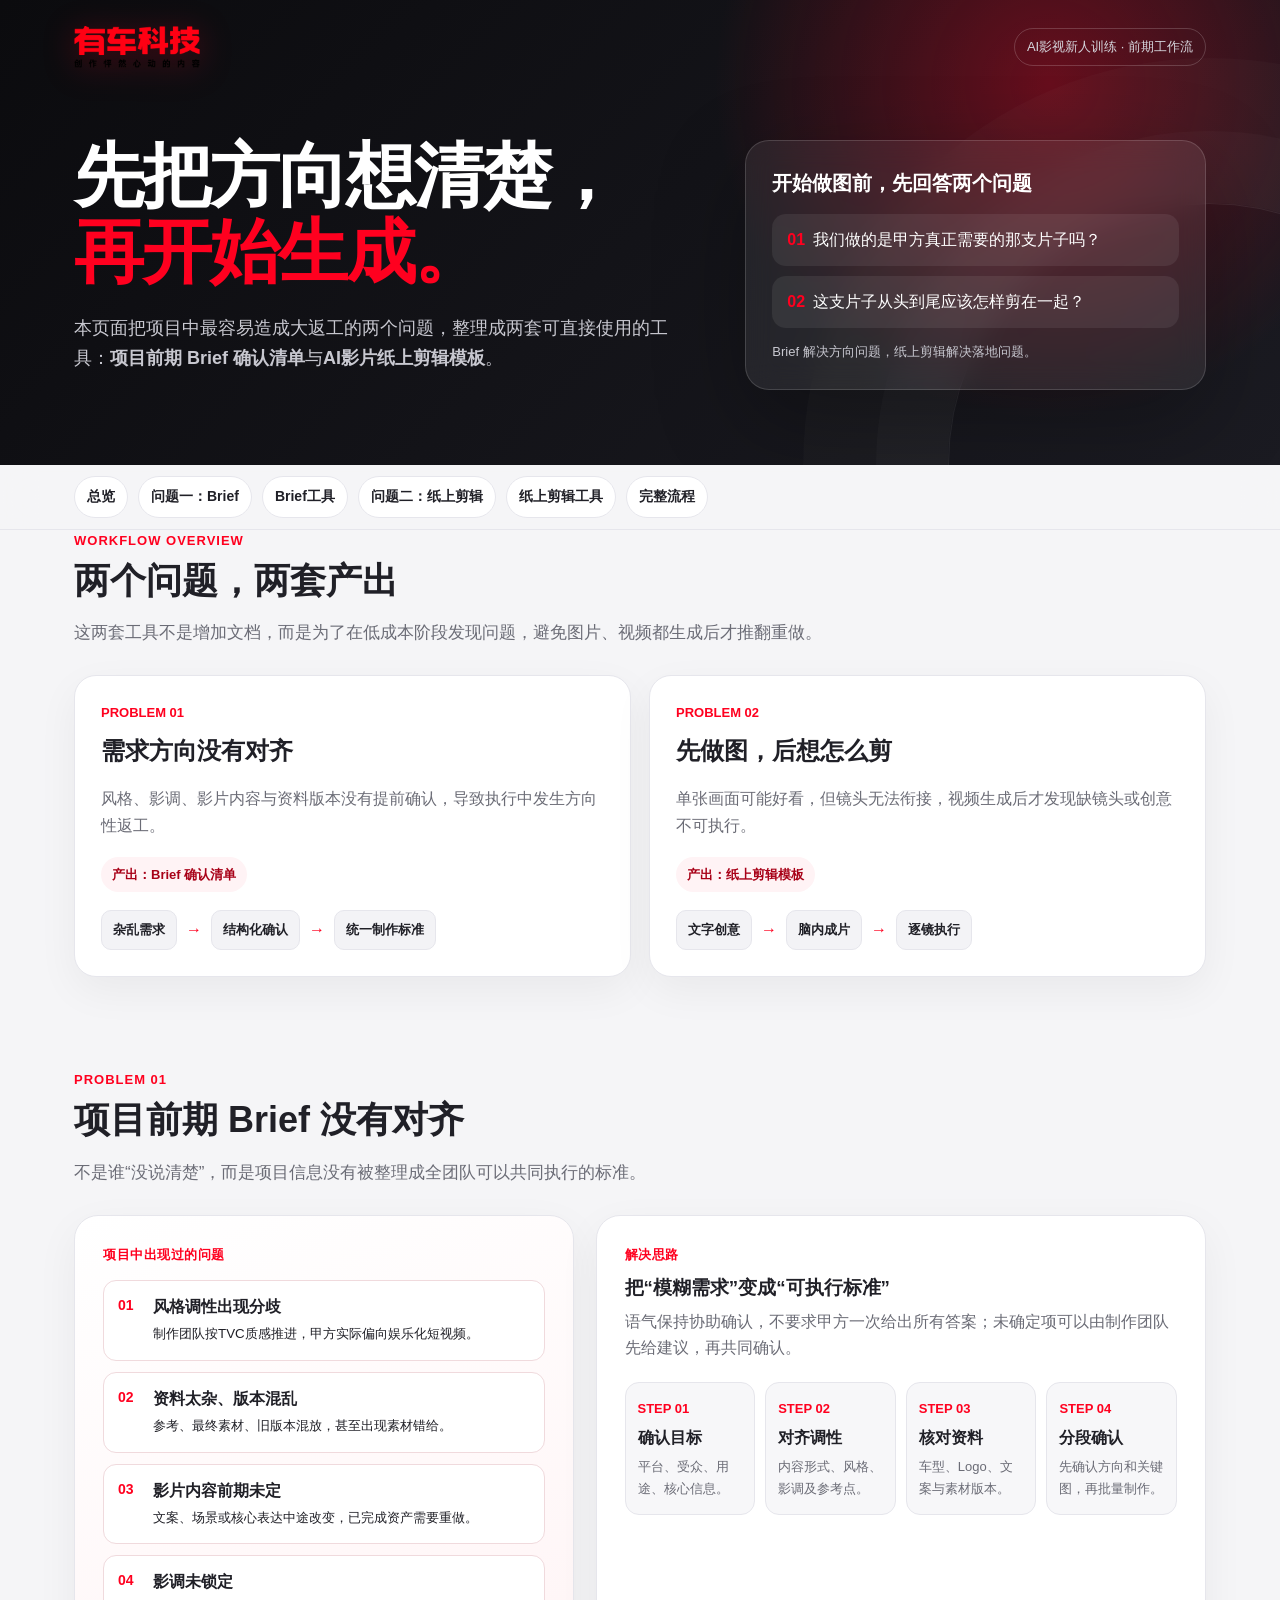
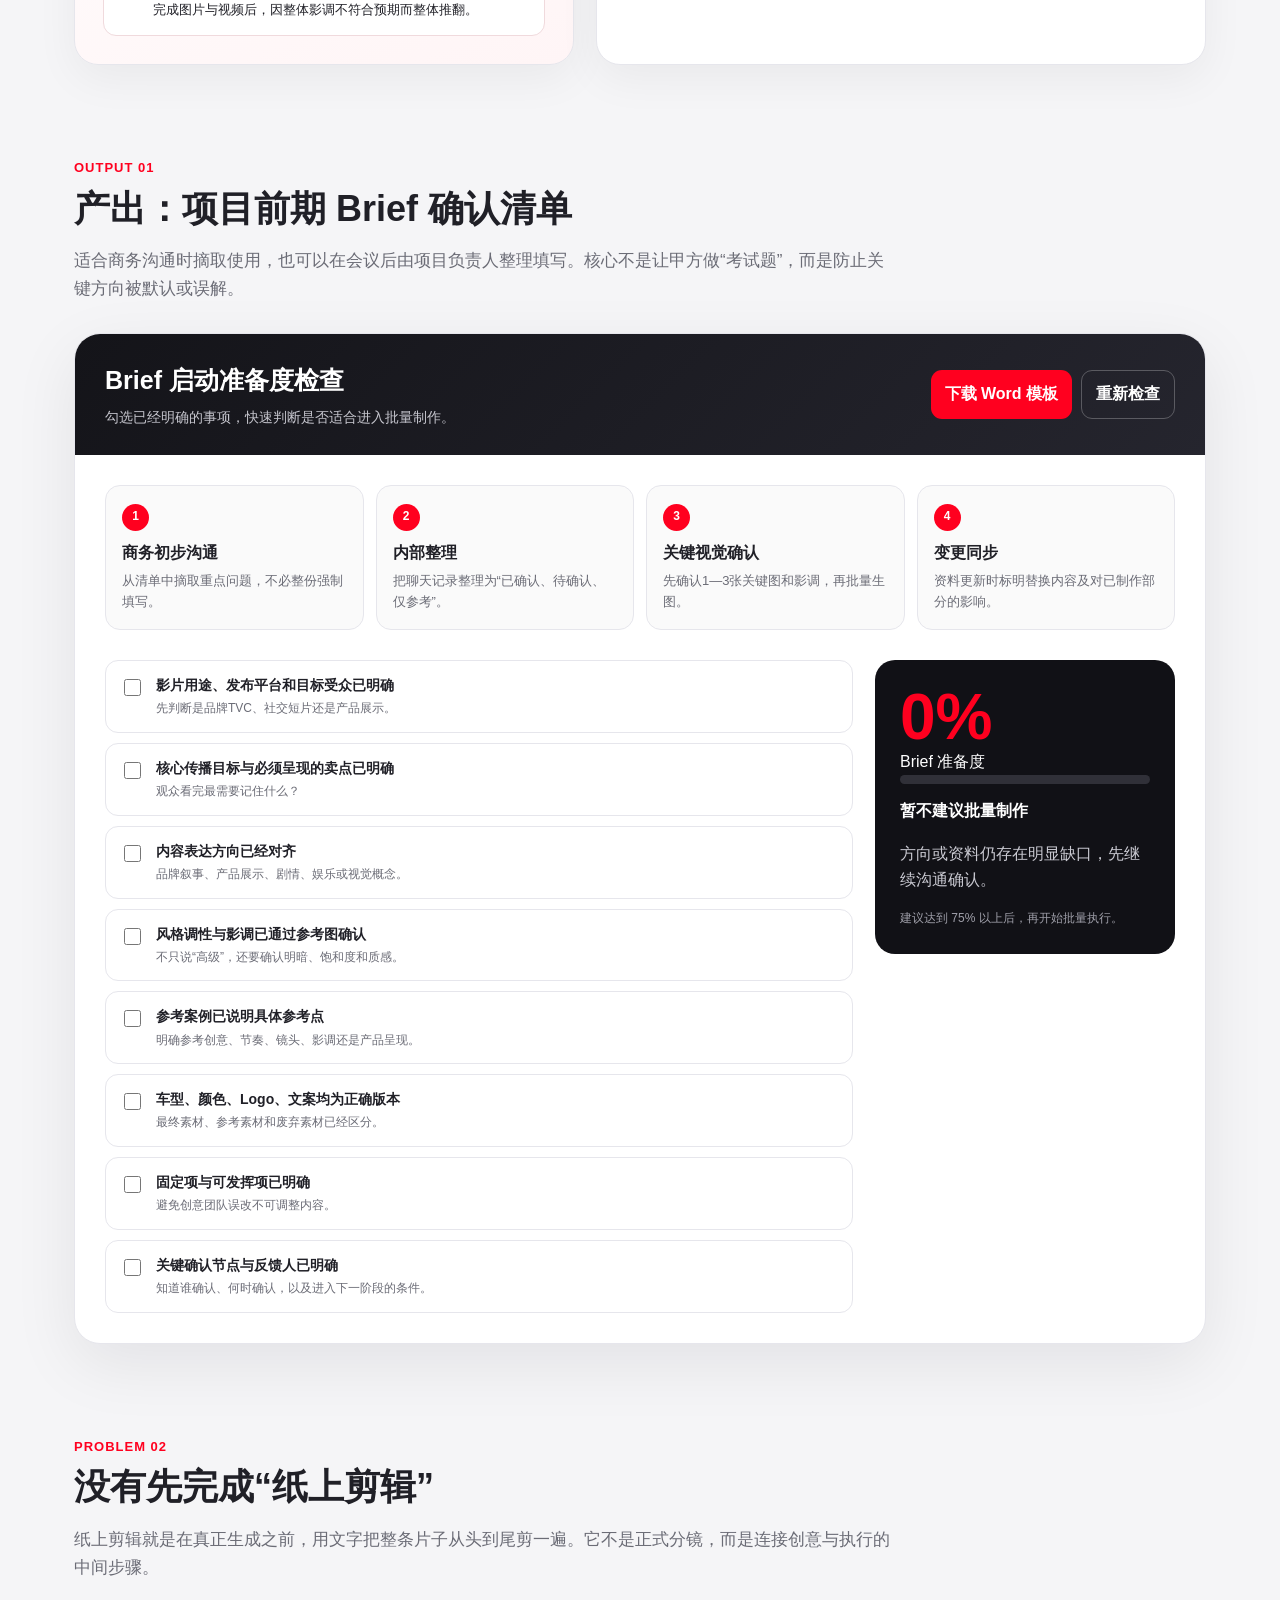
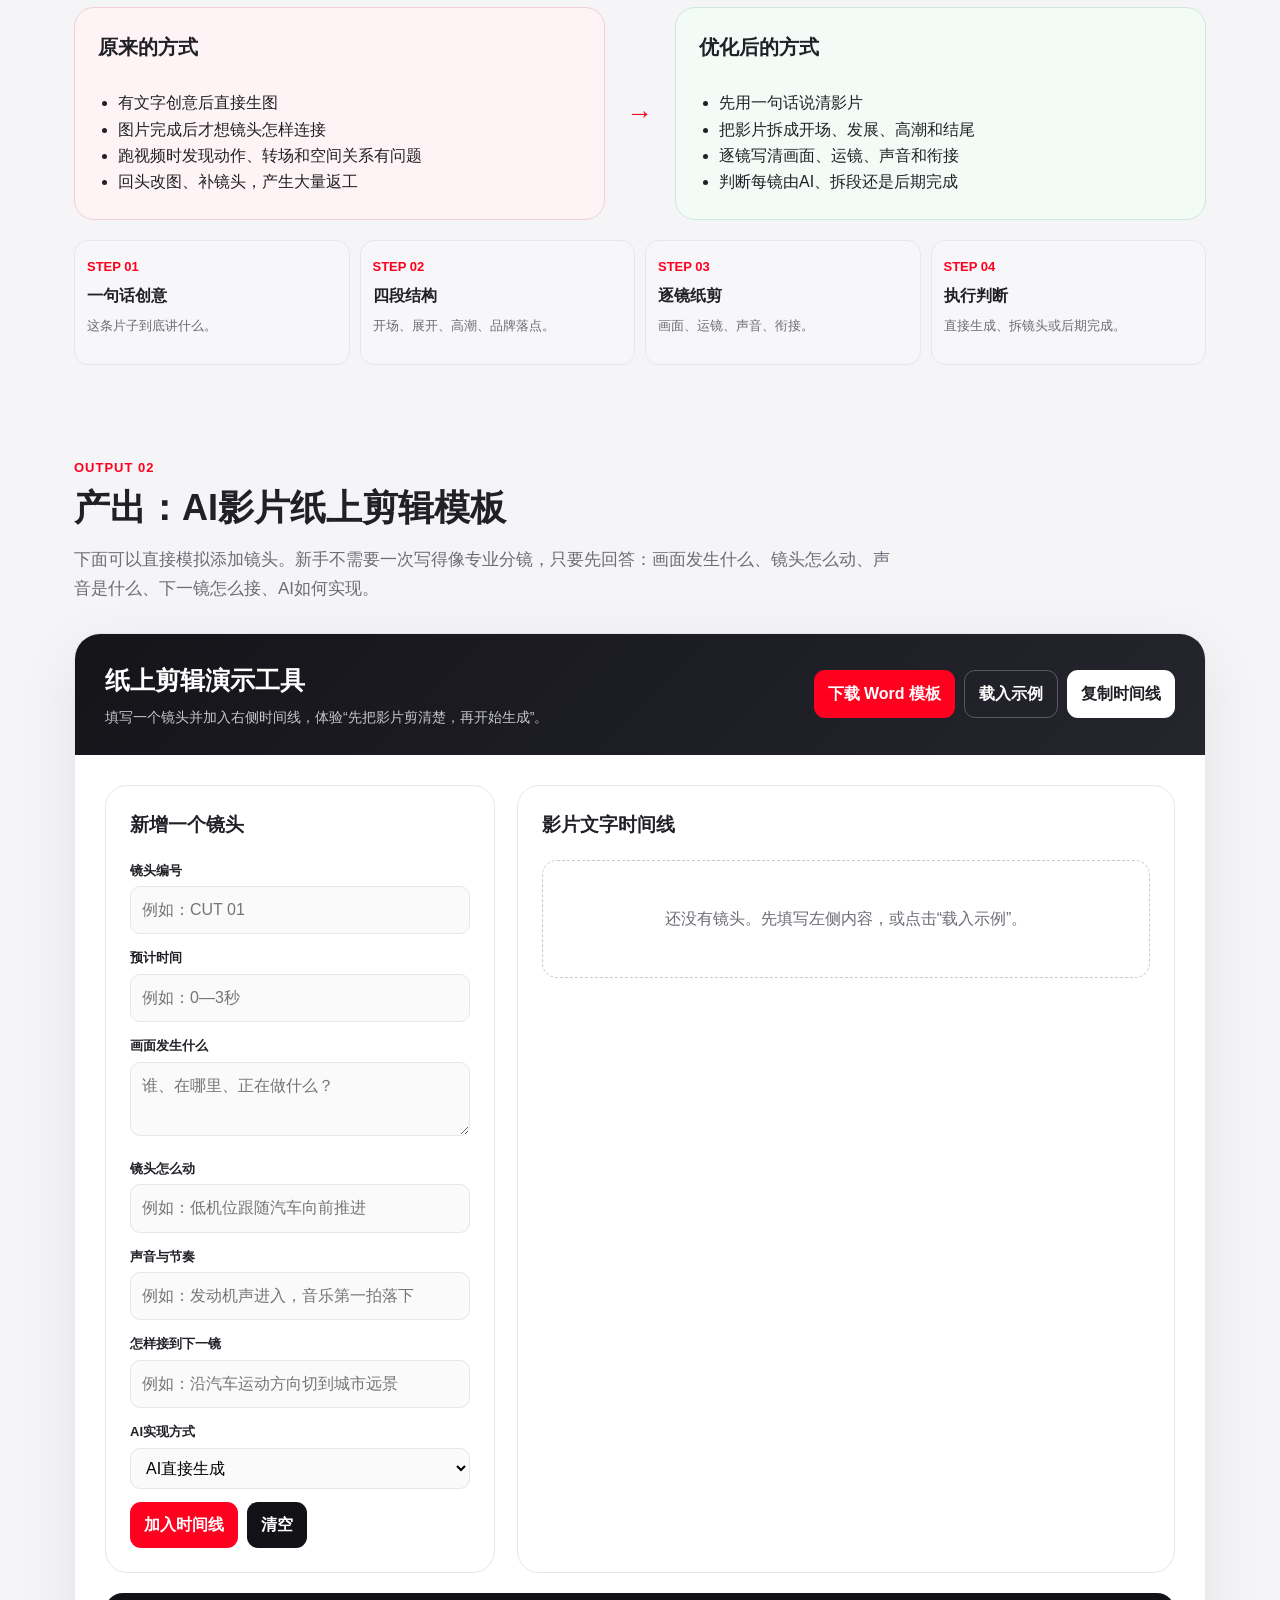
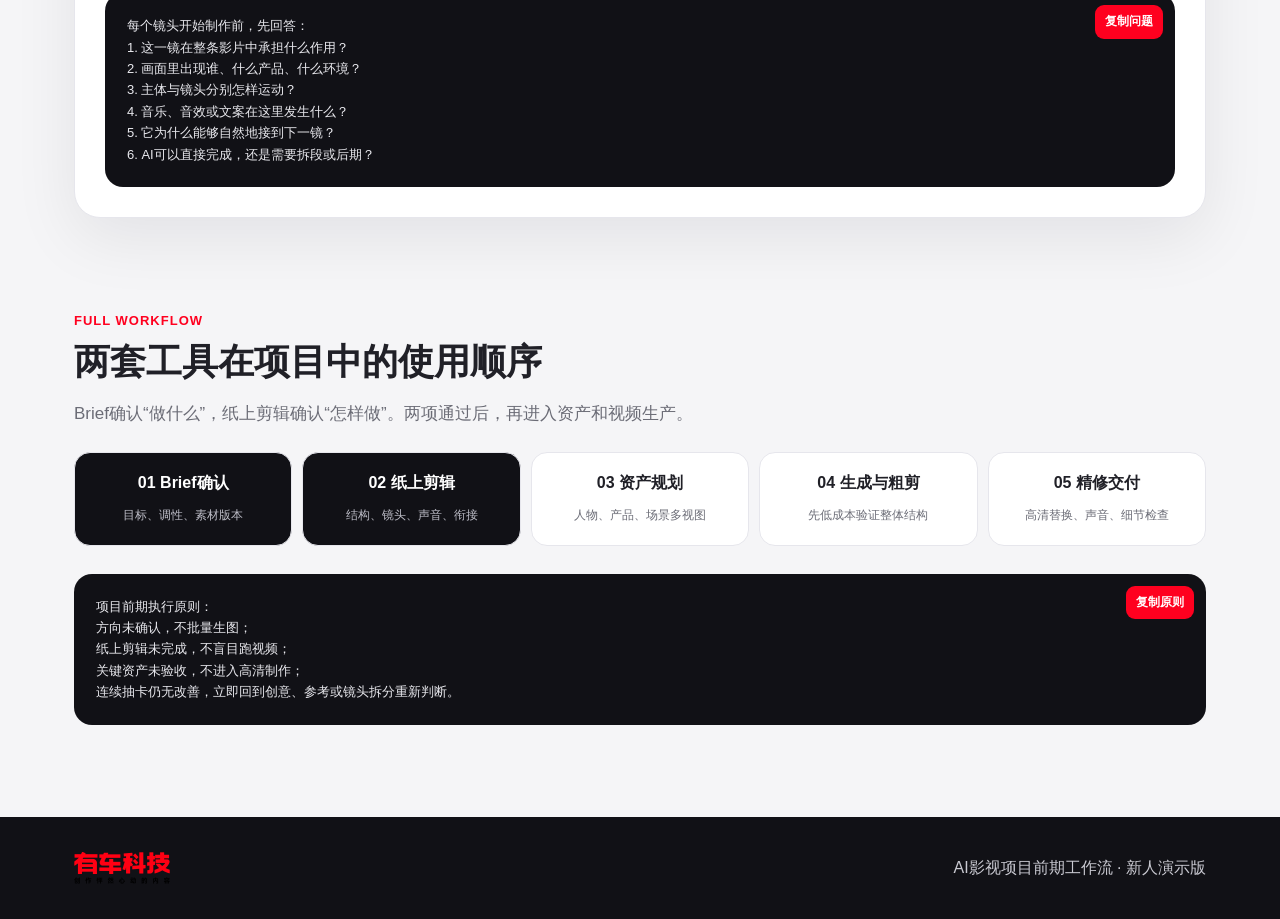
==== ai-film-preproduction.html @ 5c894c99 "Deploy AI demo pages" ====
<!doctype html>
<html lang="zh-CN">
<head>
<meta charset="utf-8" />
<meta name="viewport" content="width=device-width,initial-scale=1" />
<title>有车科技｜AI影视项目前期工作流</title>
<style>
:root{--red:#ff001f;--red2:#c90018;--dark:#111116;--ink:#202027;--muted:#6b6c76;--paper:#f5f5f7;--line:#e6e6ec;--green:#14965b;--amber:#c77b00;--blue:#3168d5}
*{box-sizing:border-box}html{scroll-behavior:smooth}body{margin:0;font-family:-apple-system,BlinkMacSystemFont,"Segoe UI","PingFang SC","Microsoft YaHei",sans-serif;color:var(--ink);background:var(--paper);line-height:1.65}button,input,textarea,select{font:inherit}.wrap{max-width:1180px;margin:auto;padding:0 24px}.hero{background:radial-gradient(circle at 82% 18%,rgba(255,0,31,.35),transparent 30%),linear-gradient(135deg,#0b0b0e,#1b1b22);color:#fff;padding:26px 0 74px;overflow:hidden;position:relative}.hero:after{content:"";position:absolute;width:520px;height:520px;border-radius:50%;right:-190px;bottom:-260px;border:1px solid rgba(255,255,255,.08);box-shadow:0 0 0 72px rgba(255,255,255,.025),0 0 0 145px rgba(255,255,255,.018)}.top{display:flex;align-items:center;justify-content:space-between;position:relative;z-index:2}.logo{height:42px;filter:drop-shadow(0 5px 16px rgba(255,0,31,.3))}.tag{font-size:13px;color:#d5d5dc;border:1px solid rgba(255,255,255,.18);padding:7px 12px;border-radius:999px}.hero-grid{display:grid;grid-template-columns:1.15fr .85fr;gap:48px;align-items:center;margin-top:70px;position:relative;z-index:2}.hero h1{font-size:clamp(42px,5.5vw,74px);line-height:1.08;margin:0 0 24px;letter-spacing:-2px}.hero p{font-size:18px;color:#c8c8d0;max-width:720px}.red{color:var(--red)}.hero-card{background:rgba(255,255,255,.07);border:1px solid rgba(255,255,255,.15);border-radius:24px;padding:26px;backdrop-filter:blur(14px);box-shadow:0 30px 90px rgba(0,0,0,.28)}.hero-card b{font-size:20px;display:block;margin-bottom:14px}.hero-q{background:rgba(255,255,255,.07);border-radius:14px;padding:13px 15px;margin:10px 0}.hero-q span{color:var(--red);font-weight:800;margin-right:8px}
.navbar{position:sticky;top:0;z-index:20;background:rgba(245,245,247,.9);backdrop-filter:blur(16px);border-bottom:1px solid var(--line)}.nav-inner{display:flex;gap:10px;align-items:center;padding-top:11px;padding-bottom:11px;overflow:auto}.nav-inner a{white-space:nowrap;text-decoration:none;color:var(--ink);font-size:14px;font-weight:700;background:#fff;border:1px solid var(--line);padding:8px 12px;border-radius:999px}.nav-inner a:hover{background:var(--dark);color:#fff;border-color:var(--dark)}
main{padding:68px 0 110px}section{margin-bottom:92px}.eyebrow{color:var(--red);font-weight:900;font-size:13px;letter-spacing:1px}.section-title{font-size:36px;line-height:1.2;margin:8px 0 14px}.lead{color:var(--muted);max-width:820px;font-size:17px}.overview{display:grid;grid-template-columns:repeat(2,1fr);gap:18px;margin-top:28px}.overview-card{background:#fff;border:1px solid var(--line);border-radius:22px;padding:26px;box-shadow:0 14px 42px rgba(20,20,28,.05)}.overview-card .num{font-size:13px;color:var(--red);font-weight:900}.overview-card h3{font-size:24px;margin:7px 0}.overview-card p{color:var(--muted);margin-bottom:18px}.pill{display:inline-flex;align-items:center;gap:7px;border-radius:999px;padding:7px 11px;background:#fff3f5;color:#a80017;font-size:13px;font-weight:800}.arrow-line{display:flex;align-items:center;flex-wrap:wrap;gap:9px;margin-top:18px}.arrow-line span{background:#f3f3f6;border:1px solid var(--line);padding:8px 11px;border-radius:10px;font-size:13px;font-weight:700}.arrow-line i{font-style:normal;color:var(--red);font-weight:900}
.problem-grid{display:grid;grid-template-columns:.9fr 1.1fr;gap:22px;margin-top:28px}.problem-box,.solution-box{background:#fff;border:1px solid var(--line);border-radius:24px;padding:28px;box-shadow:0 14px 44px rgba(20,20,28,.05)}.problem-box{background:linear-gradient(160deg,#fff,#fff5f6)}.box-label{font-size:13px;font-weight:900;color:var(--red);letter-spacing:.5px}.problem-list{display:grid;gap:11px;margin-top:15px}.problem-item{display:flex;gap:11px;align-items:flex-start;background:#fff;border:1px solid #f0dadd;padding:13px 14px;border-radius:13px}.problem-item b{color:var(--red);font-size:14px;min-width:24px}.solution-flow{display:grid;grid-template-columns:repeat(4,1fr);gap:10px;margin-top:20px}.flow-step{background:#f7f7f9;border:1px solid var(--line);border-radius:14px;padding:15px 12px;min-height:125px}.flow-step strong{display:block;color:var(--red);font-size:13px;margin-bottom:6px}.flow-step b{display:block;margin-bottom:5px}.flow-step p{font-size:13px;color:var(--muted);margin:0}
.tool-card{background:#fff;border:1px solid var(--line);border-radius:26px;overflow:hidden;box-shadow:0 20px 65px rgba(18,18,26,.08);margin-top:30px}.tool-head{padding:26px 30px;background:linear-gradient(135deg,#141419,#25252e);color:#fff;display:flex;align-items:center;justify-content:space-between;gap:20px}.tool-head h3{margin:0 0 5px;font-size:25px}.tool-head p{margin:0;color:#c6c6ce;font-size:14px}.actions{display:flex;flex-wrap:wrap;gap:9px}.btn{border:0;border-radius:11px;padding:10px 14px;cursor:pointer;font-weight:800;text-decoration:none;display:inline-flex;align-items:center;justify-content:center}.btn-red{background:var(--red);color:#fff}.btn-light{background:#fff;color:var(--ink)}.btn-outline{background:transparent;color:#fff;border:1px solid rgba(255,255,255,.25)}.btn-dark{background:var(--dark);color:#fff}.btn:hover{transform:translateY(-1px)}.tool-body{padding:30px}.usage-grid{display:grid;grid-template-columns:repeat(4,1fr);gap:12px;margin-bottom:30px}.usage-step{border:1px solid var(--line);border-radius:15px;padding:16px;background:#fafafa}.usage-step span{display:inline-flex;width:27px;height:27px;border-radius:50%;background:var(--red);color:#fff;align-items:center;justify-content:center;font-size:12px;font-weight:900}.usage-step b{display:block;margin:9px 0 4px}.usage-step p{font-size:13px;color:var(--muted);margin:0}
.score-panel{display:grid;grid-template-columns:1fr 300px;gap:22px}.checklist{display:grid;gap:10px}.check-row{display:flex;gap:12px;align-items:flex-start;padding:13px 14px;border:1px solid var(--line);border-radius:13px;cursor:pointer;background:#fff}.check-row:hover{border-color:#c9c9d2}.check-row input{margin-top:5px;accent-color:var(--red);width:17px;height:17px}.check-row b{display:block;font-size:14px}.check-row small{display:block;color:var(--muted);font-size:12px;margin-top:2px}.score-card{border-radius:20px;background:#111116;color:#fff;padding:25px;position:sticky;top:78px;height:max-content}.score-num{font-size:64px;line-height:1;font-weight:900;color:var(--red)}.score-card p{color:#c9c9d1}.score-bar{height:9px;background:#303038;border-radius:999px;overflow:hidden}.score-bar i{display:block;height:100%;width:0;background:var(--red);transition:.3s}.status{font-weight:900;margin-top:14px}.mini-note{font-size:12px;color:#9f9fa9}
.paper-demo{display:grid;grid-template-columns:390px 1fr;gap:22px}.paper-form,.timeline{background:#fff;border:1px solid var(--line);border-radius:22px;padding:24px}.paper-form h3,.timeline h3{margin-top:0}.field{margin-bottom:13px}.field label{display:block;font-size:13px;font-weight:800;margin-bottom:5px}.field input,.field textarea,.field select{width:100%;border:1px solid var(--line);border-radius:10px;padding:10px 11px;background:#fafafa;outline:none}.field textarea{min-height:74px;resize:vertical}.field input:focus,.field textarea:focus,.field select:focus{border-color:var(--red);box-shadow:0 0 0 3px rgba(255,0,31,.08)}.form-actions{display:flex;gap:9px;flex-wrap:wrap}.timeline-list{display:grid;gap:12px}.shot{display:grid;grid-template-columns:72px 1fr;gap:14px;border:1px solid var(--line);border-radius:15px;padding:14px;background:#fafafa}.shot-time{background:var(--dark);color:#fff;border-radius:11px;display:flex;align-items:center;justify-content:center;text-align:center;font-size:12px;font-weight:900;min-height:72px}.shot h4{margin:0 0 6px}.shot-grid{display:grid;grid-template-columns:repeat(2,1fr);gap:5px 14px;font-size:12px;color:var(--muted)}.shot-grid b{color:var(--ink)}.empty{border:1px dashed #c9c9d2;border-radius:15px;text-align:center;padding:45px 18px;color:var(--muted)}
.compare{display:grid;grid-template-columns:1fr 46px 1fr;align-items:stretch;gap:12px;margin-top:25px}.compare-card{border-radius:20px;padding:23px;border:1px solid var(--line);background:#fff}.compare-card.bad{background:#fff4f5;border-color:#f1cfd4}.compare-card.good{background:#f3fbf7;border-color:#cce9d9}.compare h4{margin-top:0;font-size:20px}.compare ul{padding-left:20px;margin-bottom:0}.compare-arrow{display:flex;align-items:center;justify-content:center;font-size:26px;color:var(--red);font-weight:900}.copy-area{background:#111116;color:#e9e9ee;border-radius:18px;padding:22px;position:relative;margin-top:20px}.copy-area pre{white-space:pre-wrap;font-family:inherit;margin:0;font-size:13px;line-height:1.65}.copy-area button{position:absolute;right:12px;top:12px;border:0;background:var(--red);color:#fff;border-radius:9px;padding:7px 10px;cursor:pointer;font-weight:800;font-size:12px}
.final-map{display:grid;grid-template-columns:repeat(5,1fr);gap:10px;margin-top:24px}.map-node{background:#fff;border:1px solid var(--line);border-radius:16px;padding:17px;text-align:center}.map-node b{display:block;margin-bottom:5px}.map-node span{color:var(--muted);font-size:12px}.map-node.active{background:#111116;color:#fff}.map-node.active span{color:#bdbdc7}.footer{background:#111116;color:#c9c9d1;padding:35px 0}.footer-inner{display:flex;justify-content:space-between;align-items:center;gap:20px}.footer img{height:32px}.toast{position:fixed;left:50%;bottom:28px;transform:translate(-50%,20px);background:#111116;color:#fff;padding:10px 15px;border-radius:999px;opacity:0;pointer-events:none;transition:.25s;z-index:99}.toast.show{opacity:1;transform:translate(-50%,0)}
@media(max-width:900px){.hero-grid,.problem-grid,.score-panel,.paper-demo{grid-template-columns:1fr}.solution-flow,.usage-grid{grid-template-columns:repeat(2,1fr)}.score-card{position:static}.overview{grid-template-columns:1fr}.final-map{grid-template-columns:1fr 1fr}.hero-card{display:none}}@media(max-width:560px){.solution-flow,.usage-grid,.final-map{grid-template-columns:1fr}.compare{grid-template-columns:1fr}.compare-arrow{transform:rotate(90deg)}.tool-head{align-items:flex-start;flex-direction:column}.shot{grid-template-columns:1fr}.shot-time{min-height:42px}.shot-grid{grid-template-columns:1fr}.section-title{font-size:31px}.hero h1{font-size:42px}.footer-inner{flex-direction:column;align-items:flex-start}}
</style>
</head>
<body>
<header class="hero">
  <div class="wrap">
    <div class="top"><img class="logo" src="[data-uri]" alt="有车科技"><div class="tag">AI影视新人训练 · 前期工作流</div></div>
    <div class="hero-grid">
      <div>
        <h1>先把方向想清楚，<br><span class="red">再开始生成。</span></h1>
        <p>本页面把项目中最容易造成大返工的两个问题，整理成两套可直接使用的工具：<b>项目前期 Brief 确认清单</b>与<b>AI影片纸上剪辑模板</b>。</p>
      </div>
      <div class="hero-card">
        <b>开始做图前，先回答两个问题</b>
        <div class="hero-q"><span>01</span>我们做的是甲方真正需要的那支片子吗？</div>
        <div class="hero-q"><span>02</span>这支片子从头到尾应该怎样剪在一起？</div>
        <p style="font-size:13px;margin-bottom:0">Brief 解决方向问题，纸上剪辑解决落地问题。</p>
      </div>
    </div>
  </div>
</header>
<nav class="navbar"><div class="wrap nav-inner"><a href="#overview">总览</a><a href="#brief">问题一：Brief</a><a href="#brief-tool">Brief工具</a><a href="#paper">问题二：纸上剪辑</a><a href="#paper-tool">纸上剪辑工具</a><a href="#workflow">完整流程</a></div></nav>
<main class="wrap">
<section id="overview">
  <div class="eyebrow">WORKFLOW OVERVIEW</div><h2 class="section-title">两个问题，两套产出</h2>
  <p class="lead">这两套工具不是增加文档，而是为了在低成本阶段发现问题，避免图片、视频都生成后才推翻重做。</p>
  <div class="overview">
    <div class="overview-card"><div class="num">PROBLEM 01</div><h3>需求方向没有对齐</h3><p>风格、影调、影片内容与资料版本没有提前确认，导致执行中发生方向性返工。</p><span class="pill">产出：Brief 确认清单</span><div class="arrow-line"><span>杂乱需求</span><i>→</i><span>结构化确认</span><i>→</i><span>统一制作标准</span></div></div>
    <div class="overview-card"><div class="num">PROBLEM 02</div><h3>先做图，后想怎么剪</h3><p>单张画面可能好看，但镜头无法衔接，视频生成后才发现缺镜头或创意不可执行。</p><span class="pill">产出：纸上剪辑模板</span><div class="arrow-line"><span>文字创意</span><i>→</i><span>脑内成片</span><i>→</i><span>逐镜执行</span></div></div>
  </div>
</section>

<section id="brief">
  <div class="eyebrow">PROBLEM 01</div><h2 class="section-title">项目前期 Brief 没有对齐</h2><p class="lead">不是谁“没说清楚”，而是项目信息没有被整理成全团队可以共同执行的标准。</p>
  <div class="problem-grid">
    <div class="problem-box"><div class="box-label">项目中出现过的问题</div><div class="problem-list">
      <div class="problem-item"><b>01</b><div><strong>风格调性出现分歧</strong><br><small>制作团队按TVC质感推进，甲方实际偏向娱乐化短视频。</small></div></div>
      <div class="problem-item"><b>02</b><div><strong>资料太杂、版本混乱</strong><br><small>参考、最终素材、旧版本混放，甚至出现素材错给。</small></div></div>
      <div class="problem-item"><b>03</b><div><strong>影片内容前期未定</strong><br><small>文案、场景或核心表达中途改变，已完成资产需要重做。</small></div></div>
      <div class="problem-item"><b>04</b><div><strong>影调未锁定</strong><br><small>完成图片与视频后，因整体影调不符合预期而整体推翻。</small></div></div>
    </div></div>
    <div class="solution-box"><div class="box-label">解决思路</div><h3 style="margin:8px 0 5px">把“模糊需求”变成“可执行标准”</h3><p style="color:var(--muted);margin-top:0">语气保持协助确认，不要求甲方一次给出所有答案；未确定项可以由制作团队先给建议，再共同确认。</p><div class="solution-flow">
      <div class="flow-step"><strong>STEP 01</strong><b>确认目标</b><p>平台、受众、用途、核心信息。</p></div>
      <div class="flow-step"><strong>STEP 02</strong><b>对齐调性</b><p>内容形式、风格、影调及参考点。</p></div>
      <div class="flow-step"><strong>STEP 03</strong><b>核对资料</b><p>车型、Logo、文案与素材版本。</p></div>
      <div class="flow-step"><strong>STEP 04</strong><b>分段确认</b><p>先确认方向和关键图，再批量制作。</p></div>
    </div></div>
  </div>
</section>

<section id="brief-tool">
  <div class="eyebrow">OUTPUT 01</div><h2 class="section-title">产出：项目前期 Brief 确认清单</h2><p class="lead">适合商务沟通时摘取使用，也可以在会议后由项目负责人整理填写。核心不是让甲方做“考试题”，而是防止关键方向被默认或误解。</p>
  <div class="tool-card">
    <div class="tool-head"><div><h3>Brief 启动准备度检查</h3><p>勾选已经明确的事项，快速判断是否适合进入批量制作。</p></div><div class="actions"><a class="btn btn-red" download="有车科技_项目前期Brief确认清单.docx" href="[data-uri]">下载 Word 模板</a><button class="btn btn-outline" onclick="resetBrief()">重新检查</button></div></div>
    <div class="tool-body">
      <div class="usage-grid">
        <div class="usage-step"><span>1</span><b>商务初步沟通</b><p>从清单中摘取重点问题，不必整份强制填写。</p></div>
        <div class="usage-step"><span>2</span><b>内部整理</b><p>把聊天记录整理为“已确认、待确认、仅参考”。</p></div>
        <div class="usage-step"><span>3</span><b>关键视觉确认</b><p>先确认1—3张关键图和影调，再批量生图。</p></div>
        <div class="usage-step"><span>4</span><b>变更同步</b><p>资料更新时标明替换内容及对已制作部分的影响。</p></div>
      </div>
      <div class="score-panel">
        <div class="checklist" id="briefChecks">
          <label class="check-row"><input type="checkbox"><div><b>影片用途、发布平台和目标受众已明确</b><small>先判断是品牌TVC、社交短片还是产品展示。</small></div></label>
          <label class="check-row"><input type="checkbox"><div><b>核心传播目标与必须呈现的卖点已明确</b><small>观众看完最需要记住什么？</small></div></label>
          <label class="check-row"><input type="checkbox"><div><b>内容表达方向已经对齐</b><small>品牌叙事、产品展示、剧情、娱乐或视觉概念。</small></div></label>
          <label class="check-row"><input type="checkbox"><div><b>风格调性与影调已通过参考图确认</b><small>不只说“高级”，还要确认明暗、饱和度和质感。</small></div></label>
          <label class="check-row"><input type="checkbox"><div><b>参考案例已说明具体参考点</b><small>明确参考创意、节奏、镜头、影调还是产品呈现。</small></div></label>
          <label class="check-row"><input type="checkbox"><div><b>车型、颜色、Logo、文案均为正确版本</b><small>最终素材、参考素材和废弃素材已经区分。</small></div></label>
          <label class="check-row"><input type="checkbox"><div><b>固定项与可发挥项已明确</b><small>避免创意团队误改不可调整内容。</small></div></label>
          <label class="check-row"><input type="checkbox"><div><b>关键确认节点与反馈人已明确</b><small>知道谁确认、何时确认，以及进入下一阶段的条件。</small></div></label>
        </div>
        <aside class="score-card"><div class="score-num" id="scoreNum">0</div><div>Brief 准备度</div><div class="score-bar"><i id="scoreBar"></i></div><div class="status" id="scoreStatus">暂不建议批量制作</div><p id="scoreText">先确认方向、影调和素材版本，再进入大规模生图与视频生成。</p><div class="mini-note">建议达到 75% 以上后，再开始批量执行。</div></aside>
      </div>
    </div>
  </div>
</section>

<section id="paper">
  <div class="eyebrow">PROBLEM 02</div><h2 class="section-title">没有先完成“纸上剪辑”</h2><p class="lead">纸上剪辑就是在真正生成之前，用文字把整条片子从头到尾剪一遍。它不是正式分镜，而是连接创意与执行的中间步骤。</p>
  <div class="compare">
    <div class="compare-card bad"><h4>原来的方式</h4><ul><li>有文字创意后直接生图</li><li>图片完成后才想镜头怎样连接</li><li>跑视频时发现动作、转场和空间关系有问题</li><li>回头改图、补镜头，产生大量返工</li></ul></div><div class="compare-arrow">→</div><div class="compare-card good"><h4>优化后的方式</h4><ul><li>先用一句话说清影片</li><li>把影片拆成开场、发展、高潮和结尾</li><li>逐镜写清画面、运镜、声音和衔接</li><li>判断每镜由AI、拆段还是后期完成</li></ul></div>
  </div>
  <div class="solution-flow" style="margin-top:20px">
    <div class="flow-step"><strong>STEP 01</strong><b>一句话创意</b><p>这条片子到底讲什么。</p></div>
    <div class="flow-step"><strong>STEP 02</strong><b>四段结构</b><p>开场、展开、高潮、品牌落点。</p></div>
    <div class="flow-step"><strong>STEP 03</strong><b>逐镜纸剪</b><p>画面、运镜、声音、衔接。</p></div>
    <div class="flow-step"><strong>STEP 04</strong><b>执行判断</b><p>直接生成、拆镜头或后期完成。</p></div>
  </div>
</section>

<section id="paper-tool">
  <div class="eyebrow">OUTPUT 02</div><h2 class="section-title">产出：AI影片纸上剪辑模板</h2><p class="lead">下面可以直接模拟添加镜头。新手不需要一次写得像专业分镜，只要先回答：画面发生什么、镜头怎么动、声音是什么、下一镜怎么接、AI如何实现。</p>
  <div class="tool-card">
    <div class="tool-head"><div><h3>纸上剪辑演示工具</h3><p>填写一个镜头并加入右侧时间线，体验“先把影片剪清楚，再开始生成”。</p></div><div class="actions"><a class="btn btn-red" download="有车科技_AI影片纸上剪辑思考模板.docx" href="[data-uri]">下载 Word 模板</a><button class="btn btn-outline" onclick="loadExample()">载入示例</button><button class="btn btn-light" onclick="copyTimeline()">复制时间线</button></div></div>
    <div class="tool-body">
      <div class="paper-demo">
        <div class="paper-form">
          <h3>新增一个镜头</h3>
          <div class="field"><label>镜头编号</label><input id="shotNo" placeholder="例如：CUT 01"></div>
          <div class="field"><label>预计时间</label><input id="shotTime" placeholder="例如：0—3秒"></div>
          <div class="field"><label>画面发生什么</label><textarea id="shotVisual" placeholder="谁、在哪里、正在做什么？"></textarea></div>
          <div class="field"><label>镜头怎么动</label><input id="shotCamera" placeholder="例如：低机位跟随汽车向前推进"></div>
          <div class="field"><label>声音与节奏</label><input id="shotSound" placeholder="例如：发动机声进入，音乐第一拍落下"></div>
          <div class="field"><label>怎样接到下一镜</label><input id="shotTransition" placeholder="例如：沿汽车运动方向切到城市远景"></div>
          <div class="field"><label>AI实现方式</label><select id="shotAI"><option>AI直接生成</option><option>拆成多个短镜头生成</option><option>先准备图片资产再生成</option><option>PS／AE／剪辑后期辅助</option></select></div>
          <div class="form-actions"><button class="btn btn-red" onclick="addShot()">加入时间线</button><button class="btn btn-dark" onclick="clearShots()">清空</button></div>
        </div>
        <div class="timeline"><h3>影片文字时间线</h3><div id="timelineList" class="timeline-list"><div class="empty">还没有镜头。先填写左侧内容，或点击“载入示例”。</div></div></div>
      </div>
      <div class="copy-area"><button onclick="copyPaperQuestions()">复制问题</button><pre id="paperQuestions">每个镜头开始制作前，先回答：
1. 这一镜在整条影片中承担什么作用？
2. 画面里出现谁、什么产品、什么环境？
3. 主体与镜头分别怎样运动？
4. 音乐、音效或文案在这里发生什么？
5. 它为什么能够自然地接到下一镜？
6. AI可以直接完成，还是需要拆段或后期？</pre></div>
    </div>
  </div>
</section>

<section id="workflow">
  <div class="eyebrow">FULL WORKFLOW</div><h2 class="section-title">两套工具在项目中的使用顺序</h2><p class="lead">Brief确认“做什么”，纸上剪辑确认“怎样做”。两项通过后，再进入资产和视频生产。</p>
  <div class="final-map">
    <div class="map-node active"><b>01 Brief确认</b><span>目标、调性、素材版本</span></div>
    <div class="map-node active"><b>02 纸上剪辑</b><span>结构、镜头、声音、衔接</span></div>
    <div class="map-node"><b>03 资产规划</b><span>人物、产品、场景多视图</span></div>
    <div class="map-node"><b>04 生成与粗剪</b><span>先低成本验证整体结构</span></div>
    <div class="map-node"><b>05 精修交付</b><span>高清替换、声音、细节检查</span></div>
  </div>
  <div class="copy-area" style="margin-top:28px"><button onclick="copyRule()">复制原则</button><pre id="ruleText">项目前期执行原则：
方向未确认，不批量生图；
纸上剪辑未完成，不盲目跑视频；
关键资产未验收，不进入高清制作；
连续抽卡仍无改善，立即回到创意、参考或镜头拆分重新判断。</pre></div>
</section>
</main>
<footer class="footer"><div class="wrap footer-inner"><img src="[data-uri]" alt="有车科技"><div>AI影视项目前期工作流 · 新人演示版</div></div></footer>
<div class="toast" id="toast">已复制</div>
<script>
const checks=[...document.querySelectorAll('#briefChecks input')];
checks.forEach(x=>x.addEventListener('change',updateScore));
function updateScore(){const n=checks.filter(x=>x.checked).length;const p=Math.round(n/checks.length*100);document.getElementById('scoreNum').textContent=p+'%';document.getElementById('scoreBar').style.width=p+'%';const s=document.getElementById('scoreStatus'),t=document.getElementById('scoreText');if(p<50){s.textContent='暂不建议批量制作';t.textContent='方向或资料仍存在明显缺口，先继续沟通确认。'}else if(p<75){s.textContent='可以进行少量视觉测试';t.textContent='先做关键视觉图或短段测试，不建议全面铺开。'}else if(p<100){s.textContent='可以进入制作';t.textContent='核心信息基本明确，制作中继续记录待确认项。'}else{s.textContent='Brief 已较完整';t.textContent='可以将本次确认结果作为团队共同执行标准。'}}
function resetBrief(){checks.forEach(x=>x.checked=false);updateScore()}
let shots=[];
function renderShots(){const root=document.getElementById('timelineList');if(!shots.length){root.innerHTML='<div class="empty">还没有镜头。先填写左侧内容，或点击“载入示例”。</div>';return}root.innerHTML=shots.map((s,i)=>`<div class="shot"><div class="shot-time">${esc(s.no)}<br>${esc(s.time)}</div><div><h4>${esc(s.visual)}</h4><div class="shot-grid"><div><b>运镜：</b>${esc(s.camera)}</div><div><b>声音：</b>${esc(s.sound)}</div><div><b>衔接：</b>${esc(s.trans)}</div><div><b>实现：</b>${esc(s.ai)}</div></div><button onclick="removeShot(${i})" style="margin-top:8px;border:0;background:none;color:#999;cursor:pointer;font-size:12px">删除镜头</button></div></div>`).join('')}
function esc(v){return String(v||'未填写').replace(/[&<>"']/g,m=>({'&':'&amp;','<':'&lt;','>':'&gt;','"':'&quot;',"'":'&#039;'}[m]))}
function addShot(){const s={no:shotNo.value||`CUT ${String(shots.length+1).padStart(2,'0')}`,time:shotTime.value||'时间待定',visual:shotVisual.value||'画面内容待定',camera:shotCamera.value||'运镜待定',sound:shotSound.value||'声音待定',trans:shotTransition.value||'衔接待定',ai:shotAI.value};shots.push(s);renderShots();['shotNo','shotTime','shotVisual','shotCamera','shotSound','shotTransition'].forEach(id=>document.getElementById(id).value='')}
function removeShot(i){shots.splice(i,1);renderShots()}
function clearShots(){shots=[];renderShots()}
function loadExample(){shots=[{no:'CUT 01',time:'0—3秒',visual:'黑暗空间中，三辆五菱EV依次亮起车灯',camera:'镜头缓慢向中间车辆推进',sound:'低频环境声，车灯亮起时出现三次节奏点',trans:'镜头继续进入中间车灯，利用黑场衔接城市',ai:'拆成多个短镜头生成'},{no:'CUT 02',time:'3—7秒',visual:'汽车驶入尚未苏醒的灰白城市',camera:'低机位侧前方跟随，保持向前速度感',sound:'音乐主节奏进入，加入轮胎与风声',trans:'汽车经过画面时，彩色飘带向后延伸到下一镜',ai:'先准备图片资产再生成'},{no:'CUT 03',time:'7—11秒',visual:'飘带掠过建筑，城市色彩由局部向外扩散',camera:'镜头沿飘带方向快速横移',sound:'音乐上扬，加入轻盈的扩散音效',trans:'用相同运动方向切入下一辆车',ai:'PS／AE／剪辑后期辅助'}];renderShots();toast('已载入示例')}
function timelineText(){if(!shots.length)return '暂无镜头';return shots.map(s=>`${s.no}｜${s.time}\n画面：${s.visual}\n运镜：${s.camera}\n声音：${s.sound}\n衔接：${s.trans}\n实现：${s.ai}`).join('\n\n')}
function copyTimeline(){copyText(timelineText())}
function copyPaperQuestions(){copyText(document.getElementById('paperQuestions').innerText)}
function copyRule(){copyText(document.getElementById('ruleText').innerText)}
function copyText(t){navigator.clipboard.writeText(t).then(()=>toast('已复制到剪贴板')).catch(()=>{const a=document.createElement('textarea');a.value=t;document.body.appendChild(a);a.select();document.execCommand('copy');a.remove();toast('已复制到剪贴板')})}
function toast(t){const el=document.getElementById('toast');el.textContent=t;el.classList.add('show');setTimeout(()=>el.classList.remove('show'),1800)}
updateScore();
</script>
</body></html>
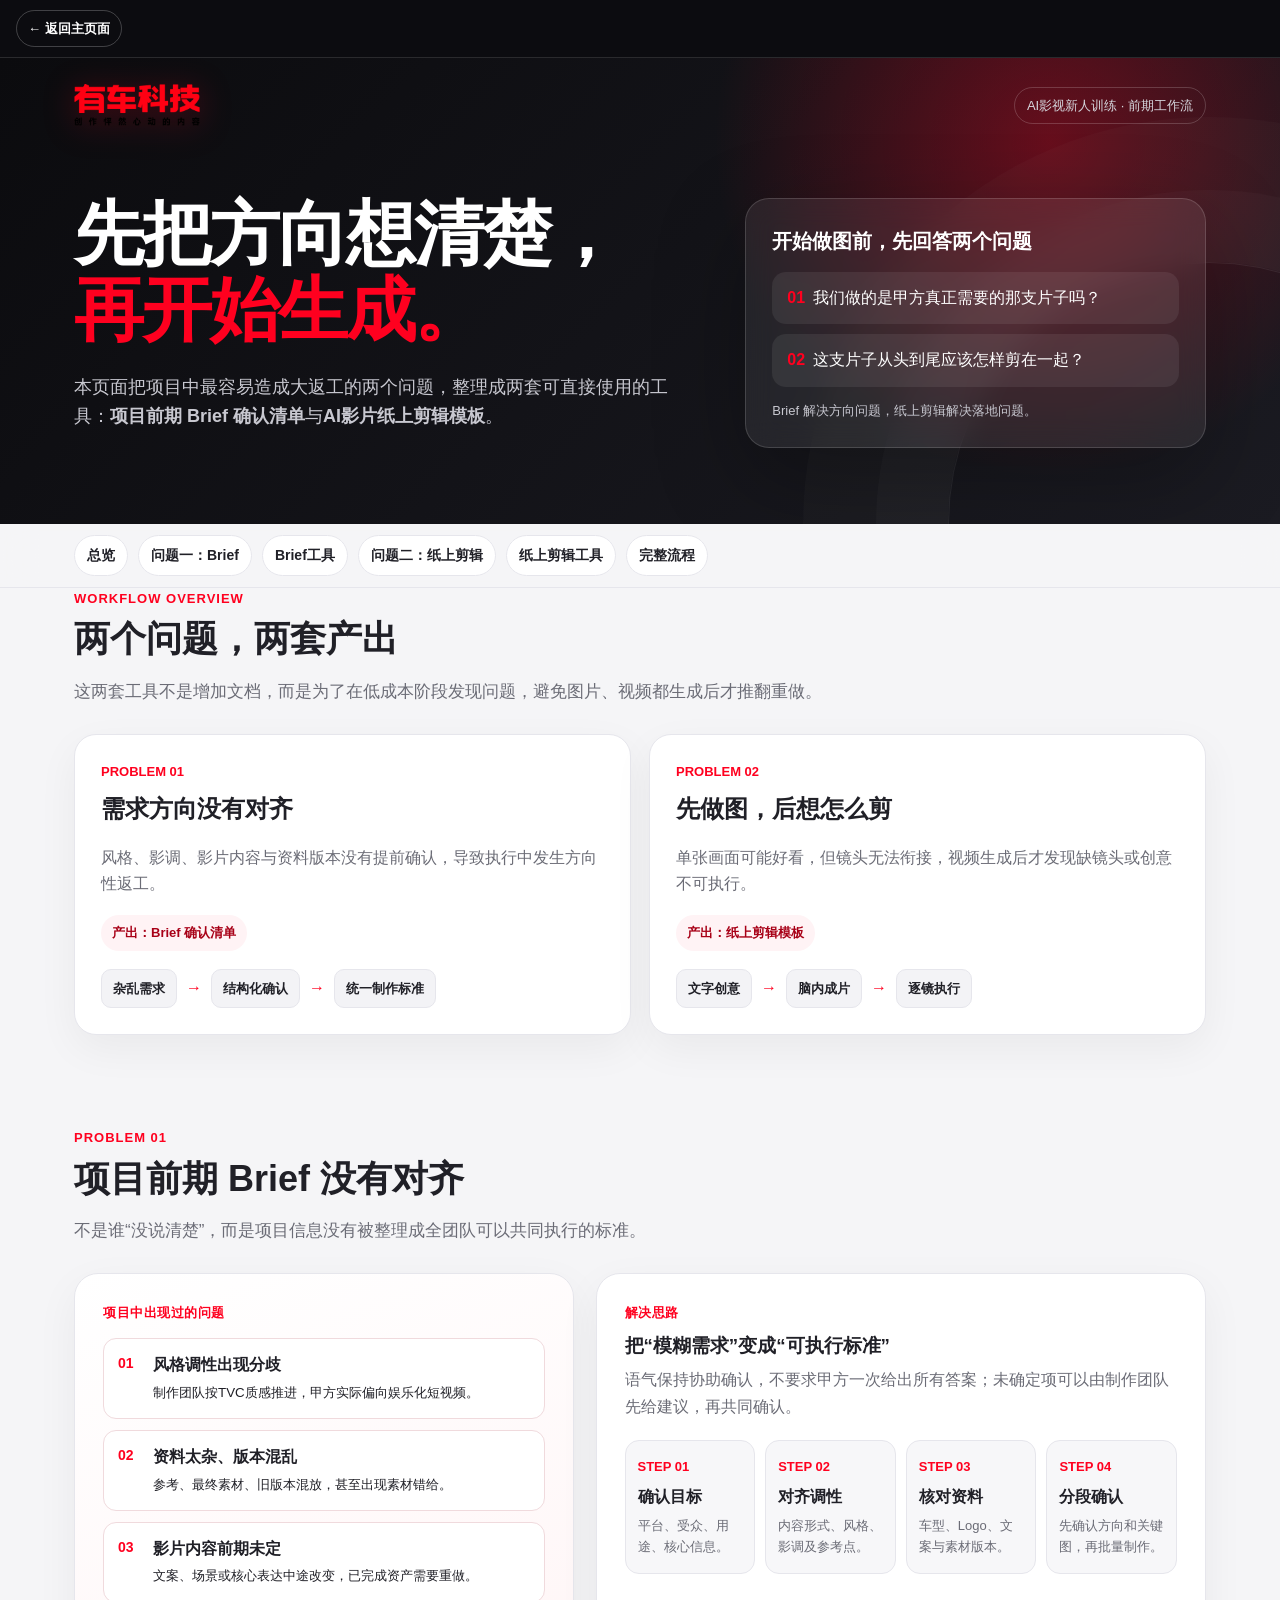
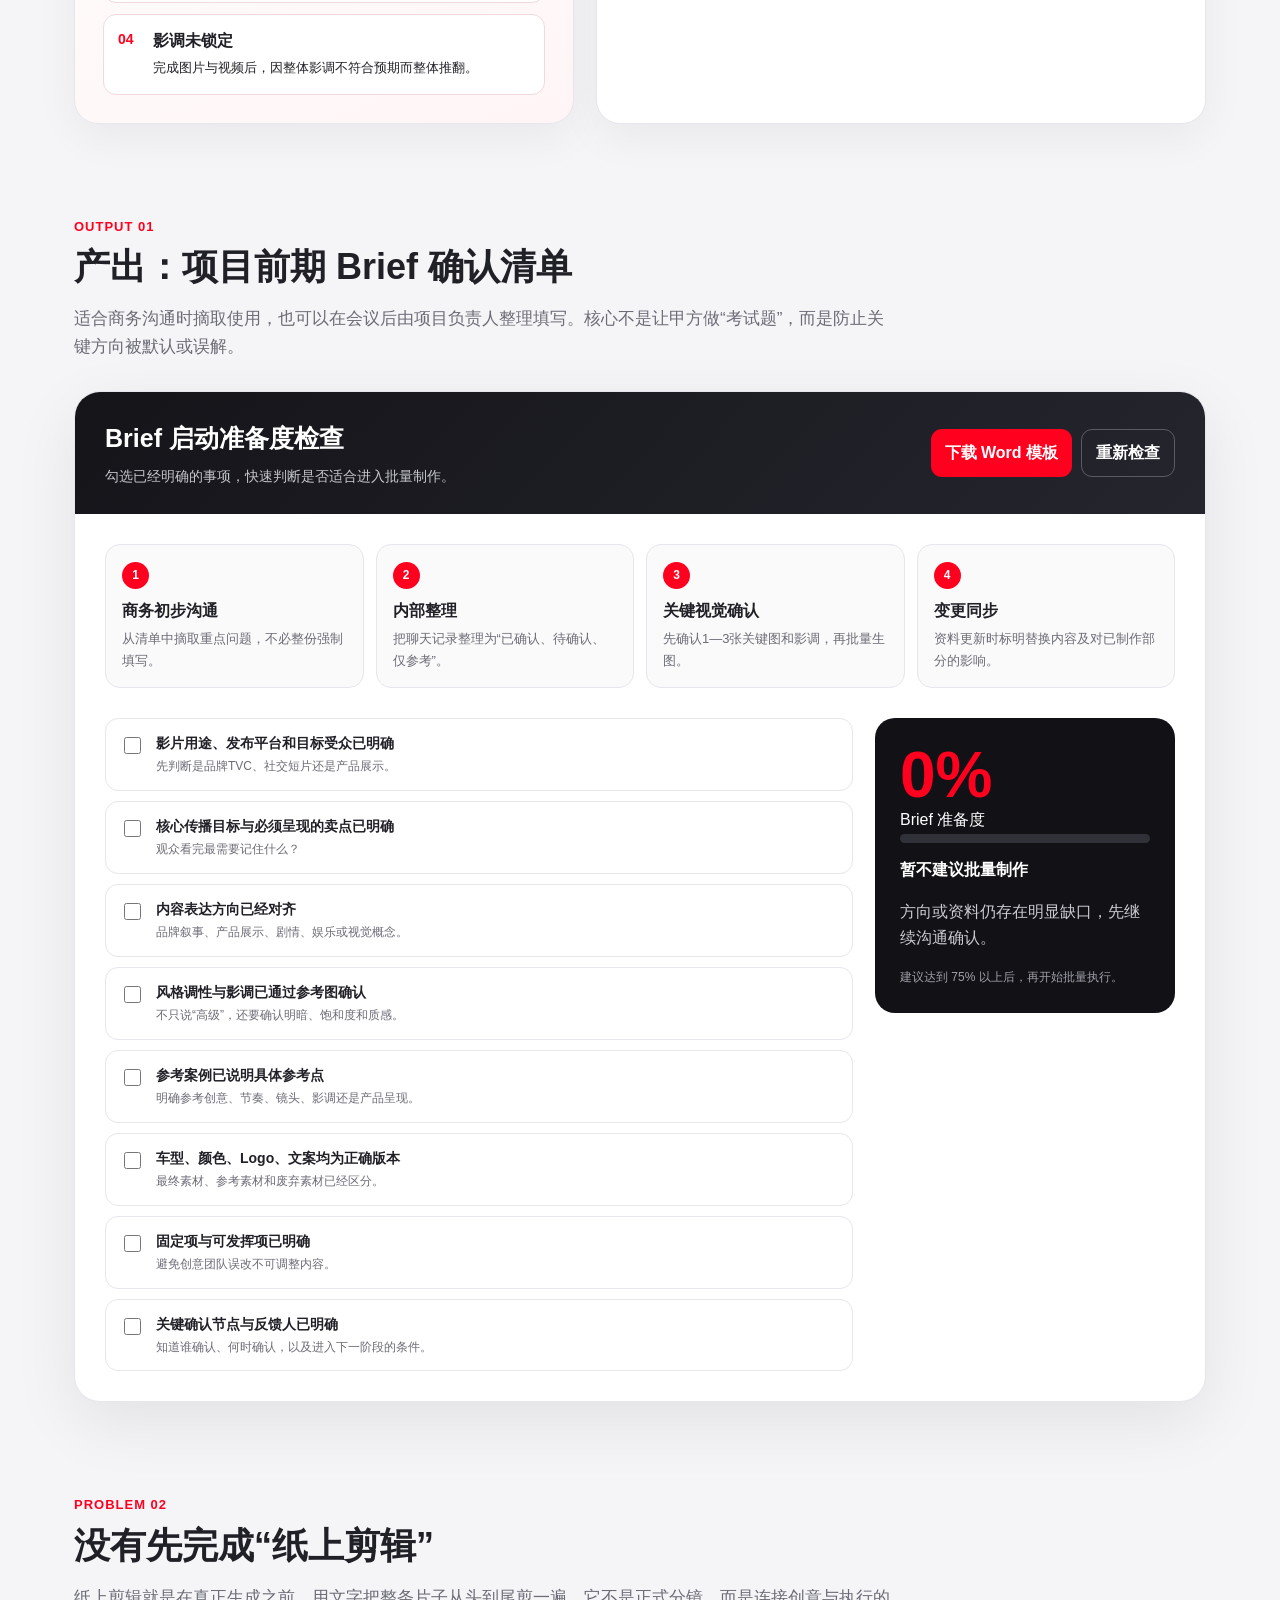
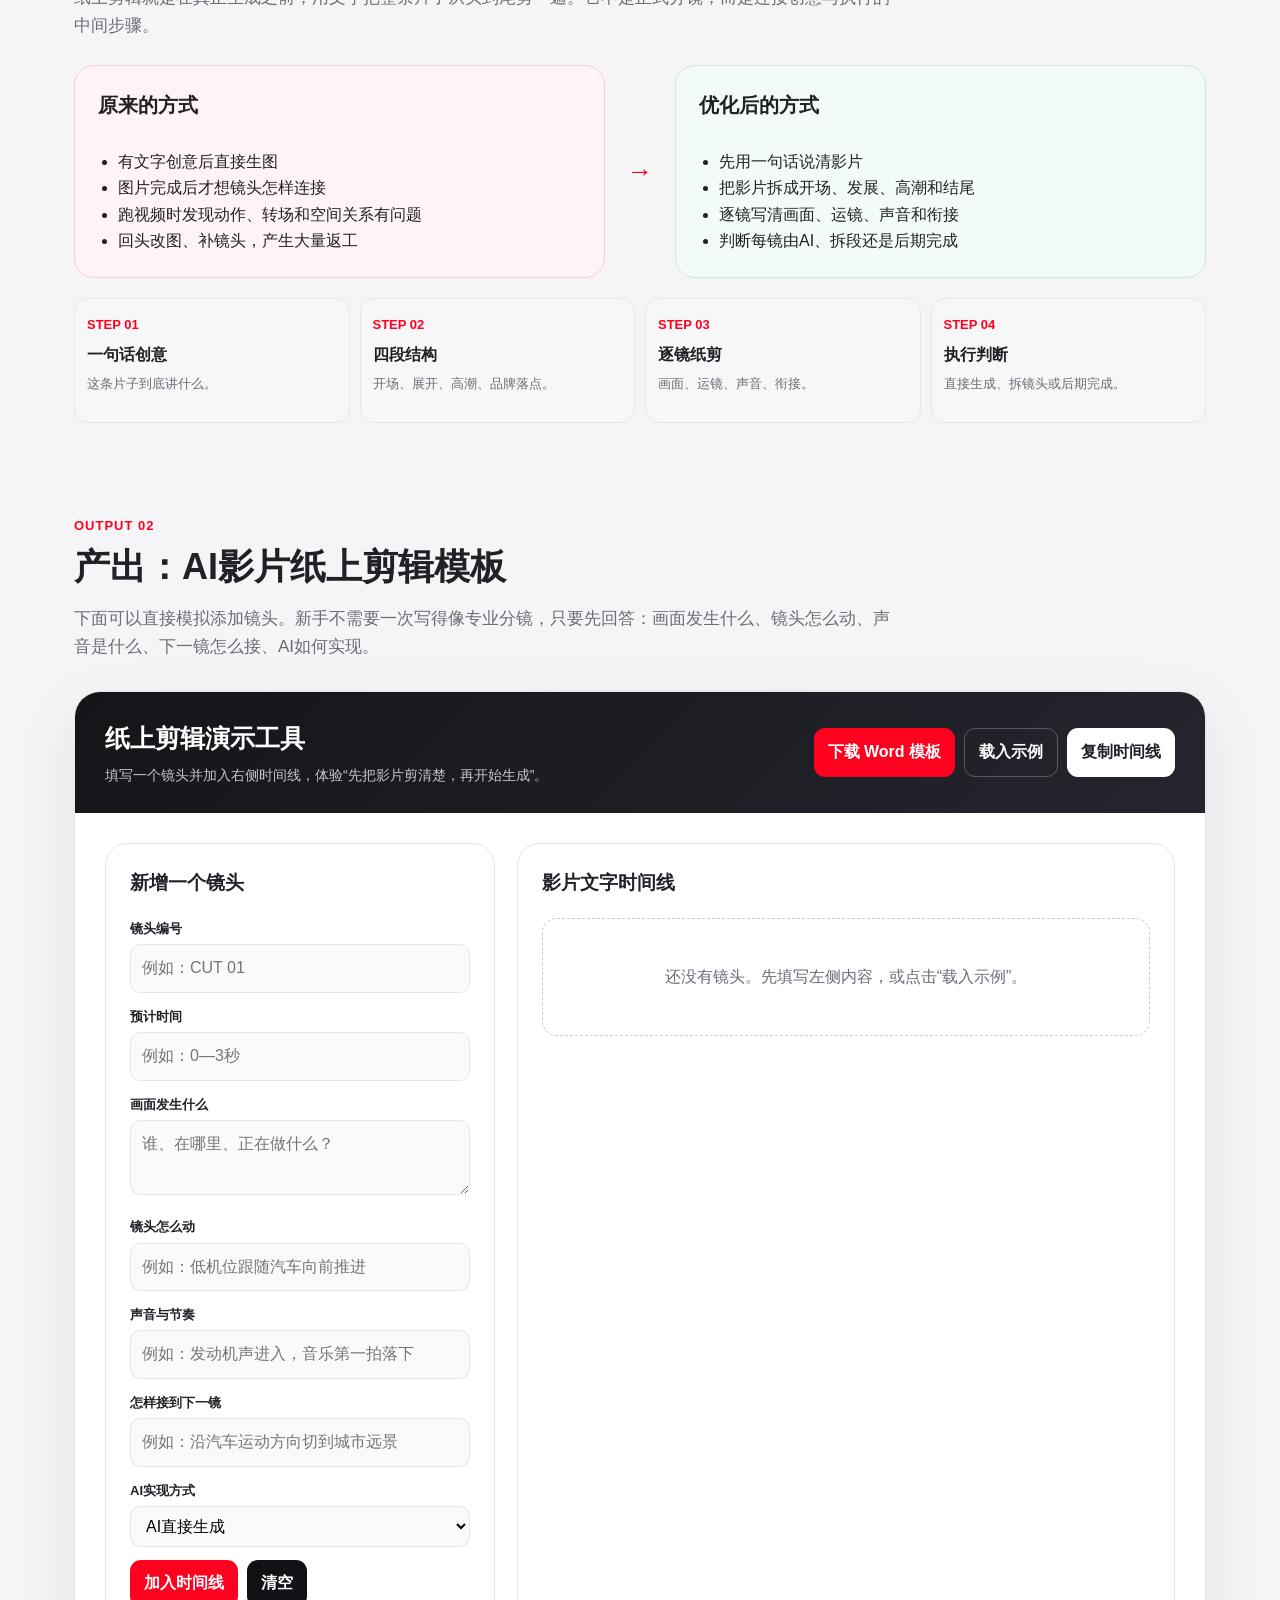
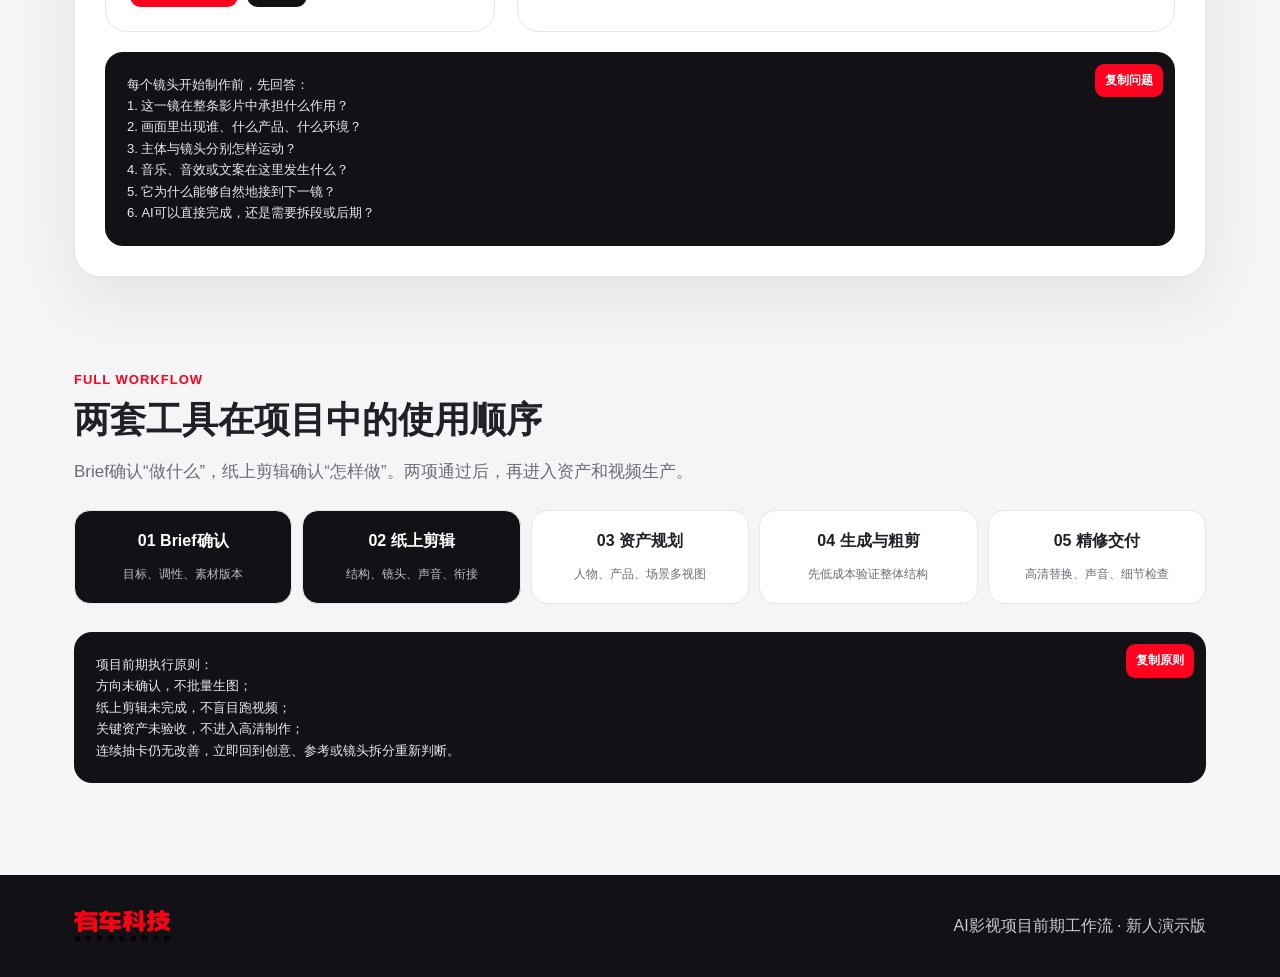
==== commit 5118a63d: "Build AI film production SOP site" ====
--- a/ai-film-preproduction.html
+++ b/ai-film-preproduction.html
@@ -19,6 +19,7 @@
 </style>
 </head>
 <body>
+<div style="padding:10px 16px;background:#0c0c10;border-bottom:1px solid rgba(255,255,255,.12)"><a href="index.html" aria-label="返回主页面" style="display:inline-flex;align-items:center;gap:7px;padding:7px 11px;border:1px solid rgba(255,255,255,.22);border-radius:999px;color:#fff;text-decoration:none;font-size:13px;font-weight:800">← 返回主页面</a></div>
 <header class="hero">
   <div class="wrap">
     <div class="top"><img class="logo" src="[data-uri]" alt="有车科技"><div class="tag">AI影视新人训练 · 前期工作流</div></div>
